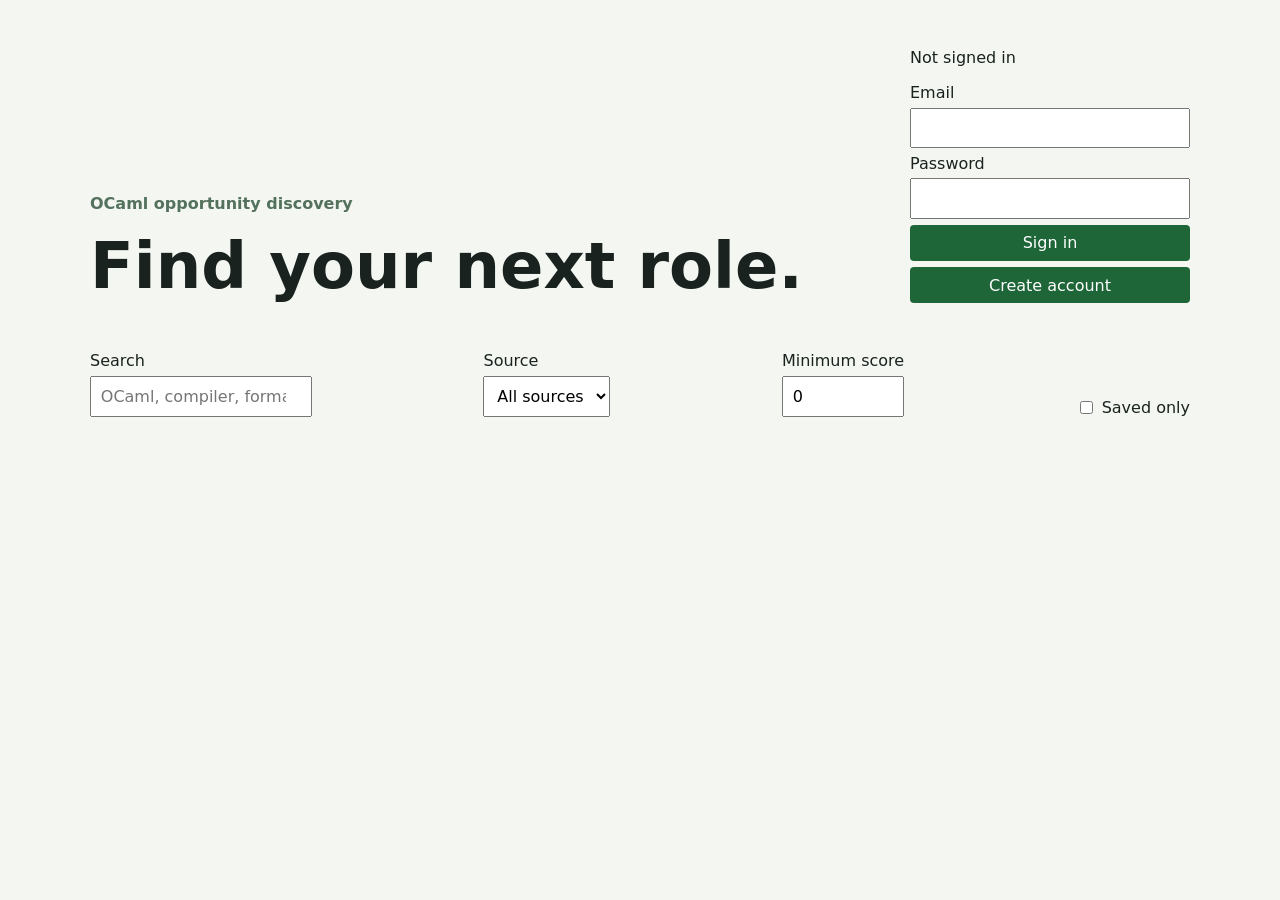
==== web/index.html @ cf4ddcfe "Add Supabase web app foundation" ====
<!doctype html>
<html lang="en">
  <head>
    <meta charset="UTF-8" />
    <meta name="viewport" content="width=device-width, initial-scale=1.0" />
    <title>OCaml Opportunity Agent</title>
    <link rel="stylesheet" href="styles.css" />
  </head>
  <body>
    <header>
      <div>
        <p class="eyebrow">OCaml opportunity discovery</p>
        <h1>Find your next role.</h1>
      </div>
      <div class="auth-panel">
        <p id="auth-status">Not signed in</p>
        <form id="auth-form">
          <label>
            Email
            <input id="email" type="email" autocomplete="email" required />
          </label>
          <label>
            Password
            <input id="password" type="password" autocomplete="current-password" required />
          </label>
          <button type="submit">Sign in</button>
          <button id="sign-up" type="button">Create account</button>
          <button id="sign-out" type="button" hidden>Sign out</button>
        </form>
      </div>
    </header>

    <main>
      <section class="filters" aria-label="Job filters">
        <label>
          Search
          <input id="query" type="search" placeholder="OCaml, compiler, formal methods…" />
        </label>
        <label>
          Source
          <select id="source-filter"><option value="">All sources</option></select>
        </label>
        <label>
          Minimum score
          <input id="score-filter" type="number" min="0" max="100" value="0" />
        </label>
        <label class="saved-filter">
          <input id="saved-filter" type="checkbox" /> Saved only
        </label>
      </section>

      <p id="message" role="status"></p>
      <section id="jobs" aria-live="polite"></section>

      <section id="alerts" hidden>
        <h2>Alert preferences</h2>
        <form id="alert-form">
          <label>
            Minimum score
            <input id="alert-score" type="number" min="0" max="100" value="0" />
          </label>
          <label>
            Frequency
            <select id="alert-frequency">
              <option value="daily">Daily</option>
              <option value="weekly">Weekly</option>
            </select>
          </label>
          <button type="submit">Save preferences</button>
        </form>
      </section>
    </main>

    <script src="config.js"></script>
    <script type="module" src="app.js"></script>
  </body>
</html>
---- web/styles.css ----
:root {
  color: #19221f;
  background: #f4f7f1;
  font-family: system-ui, sans-serif;
}

body {
  max-width: 1100px;
  margin: 0 auto;
  padding: 2rem;
}

header, .filters, #alert-form {
  display: flex;
  gap: 1rem;
  justify-content: space-between;
  align-items: end;
  flex-wrap: wrap;
}

h1 { font-size: clamp(2rem, 7vw, 4rem); margin: 0; }
h2 { margin: 0; font-size: 1.25rem; }
.eyebrow, .score { color: #53715d; font-weight: 700; }
.auth-panel { min-width: 280px; }
form, label { display: grid; gap: 0.35rem; }
input, select, button { font: inherit; padding: 0.55rem; }
button { cursor: pointer; background: #1e6638; color: white; border: 0; border-radius: 4px; }
.filters { margin: 3rem 0 1rem; align-items: end; }
.saved-filter { display: flex; align-items: center; }
#jobs { display: grid; gap: 0.75rem; }
article, #alerts { background: white; border: 1px solid #d8dfd5; border-radius: 8px; padding: 1rem; }
article { display: grid; grid-template-columns: 1fr auto; gap: 0.75rem; }
article p { margin: 0; }
article button { grid-column: 2; grid-row: 1 / span 3; align-self: center; }
#alerts { margin-top: 2rem; }
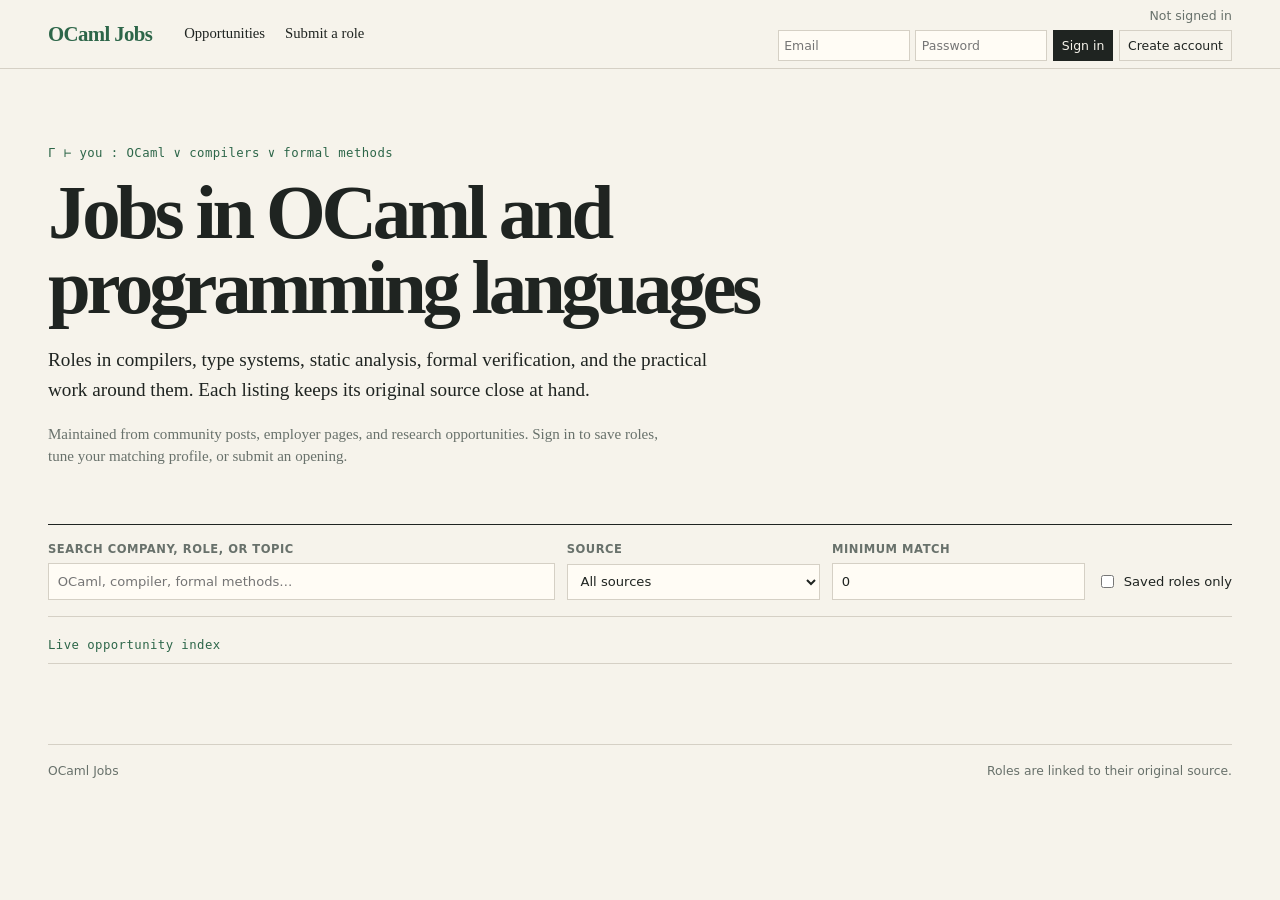
==== commit ab1e09f7: "Redesign opportunity board" ====
--- a/web/index.html
+++ b/web/index.html
@@ -3,57 +3,104 @@
   <head>
     <meta charset="UTF-8" />
     <meta name="viewport" content="width=device-width, initial-scale=1.0" />
-    <title>OCaml Opportunity Agent</title>
+    <meta name="theme-color" content="#f6f3eb" />
+    <title>OCaml Jobs — compilers, languages, and formal methods</title>
     <link rel="stylesheet" href="styles.css" />
   </head>
   <body>
-    <header>
-      <div>
-        <p class="eyebrow">OCaml opportunity discovery</p>
-        <h1>Find your next role.</h1>
-      </div>
-      <div class="auth-panel">
-        <p id="auth-status">Not signed in</p>
-        <form id="auth-form">
-          <label>
-            Email
-            <input id="email" type="email" autocomplete="email" required />
-          </label>
-          <label>
-            Password
-            <input id="password" type="password" autocomplete="current-password" required />
-          </label>
-          <button type="submit">Sign in</button>
-          <button id="sign-up" type="button">Create account</button>
-          <button id="sign-out" type="button" hidden>Sign out</button>
-        </form>
+    <header class="masthead">
+      <div class="topbar">
+        <a class="wordmark" href="#top" aria-label="OCaml Jobs home">OCaml Jobs</a>
+        <nav aria-label="Site links">
+          <a href="#jobs">Opportunities</a>
+          <a href="#submission">Submit a role</a>
+        </nav>
+        <div class="auth-panel">
+          <p id="auth-status">Not signed in</p>
+          <form id="auth-form" class="auth-form">
+            <label class="visually-hidden" for="email">Email</label>
+            <input id="email" type="email" autocomplete="email" placeholder="Email" required />
+            <label class="visually-hidden" for="password">Password</label>
+            <input id="password" type="password" autocomplete="current-password" placeholder="Password" required />
+            <button type="submit">Sign in</button>
+            <button id="sign-up" type="button" class="quiet-button">Create account</button>
+          </form>
+          <button id="sign-out" type="button" class="quiet-button" hidden>Sign out</button>
+        </div>
       </div>
     </header>
 
-    <main>
+    <main id="top" class="site-shell">
+      <section class="hero" aria-labelledby="page-title">
+        <p class="judgement">Γ ⊢ you : OCaml ∨ compilers ∨ formal methods</p>
+        <h1 id="page-title">Jobs in OCaml and programming languages</h1>
+        <p class="lede">
+          Roles in compilers, type systems, static analysis, formal verification,
+          and the practical work around them. Each listing keeps its original source
+          close at hand.
+        </p>
+        <p class="community-note">
+          Maintained from community posts, employer pages, and research opportunities.
+          Sign in to save roles, tune your matching profile, or submit an opening.
+        </p>
+      </section>
+
       <section class="filters" aria-label="Job filters">
-        <label>
-          Search
+        <label class="search-field">
+          <span>Search company, role, or topic</span>
           <input id="query" type="search" placeholder="OCaml, compiler, formal methods…" />
         </label>
         <label>
-          Source
+          <span>Source</span>
           <select id="source-filter"><option value="">All sources</option></select>
         </label>
         <label>
-          Minimum score
+          <span>Minimum match</span>
           <input id="score-filter" type="number" min="0" max="100" value="0" />
         </label>
         <label class="saved-filter">
-          <input id="saved-filter" type="checkbox" /> Saved only
+          <input id="saved-filter" type="checkbox" />
+          Saved roles only
         </label>
       </section>
 
-      <p id="message" role="status"></p>
+      <div class="feed-heading">
+        <p class="section-kicker">Live opportunity index</p>
+        <p id="message" role="status"></p>
+      </div>
       <section id="jobs" aria-live="polite"></section>
 
-      <section id="alerts" hidden>
-        <h2>Alert preferences</h2>
+      <section id="profile" class="account-section" hidden>
+        <p class="section-kicker">Personal matching</p>
+        <h2>Tell the index what matters to you</h2>
+        <form id="profile-form">
+          <label>
+            Skills, separated by commas
+            <input id="profile-skills" placeholder="OCaml, compiler, formal methods" />
+          </label>
+          <label>
+            Preferred locations, separated by commas
+            <input id="profile-locations" placeholder="Remote, Paris, London" />
+          </label>
+          <label>
+            Work preference
+            <select id="profile-remote">
+              <option value="any">Any</option>
+              <option value="remote">Remote</option>
+              <option value="onsite">On-site</option>
+            </select>
+          </label>
+          <label>
+            Personal minimum score
+            <input id="profile-score" type="number" min="0" max="100" value="0" />
+          </label>
+          <button type="submit">Save profile</button>
+        </form>
+      </section>
+
+      <section id="alerts" class="account-section" hidden>
+        <p class="section-kicker">Alerts</p>
+        <h2>Get only the roles worth your attention</h2>
         <form id="alert-form">
           <label>
             Minimum score
@@ -69,7 +116,50 @@
           <button type="submit">Save preferences</button>
         </form>
       </section>
+
+      <section id="submission" class="account-section" hidden>
+        <p class="section-kicker">Community contribution</p>
+        <h2>Submit an employer opportunity</h2>
+        <p>Every submission is reviewed before it appears in the public index.</p>
+        <form id="submission-form">
+          <label>
+            Role title
+            <input id="submission-title" required />
+          </label>
+          <label>
+            Company
+            <input id="submission-company" required />
+          </label>
+          <label>
+            Application URL
+            <input id="submission-url" type="url" required />
+          </label>
+          <label>
+            Location
+            <input id="submission-location" />
+          </label>
+          <label class="wide-field">
+            Description
+            <textarea id="submission-description" rows="4"></textarea>
+          </label>
+          <button type="submit">Submit for review</button>
+        </form>
+      </section>
+
+      <section id="admin" class="account-section" hidden>
+        <p class="section-kicker">Administration</p>
+        <h2>Review queue and source health</h2>
+        <h3>Pending employer submissions</h3>
+        <div id="pending-submissions"></div>
+        <h3>Source health</h3>
+        <div id="source-health"></div>
+      </section>
     </main>
+
+    <footer>
+      <span>OCaml Jobs</span>
+      <span>Roles are linked to their original source.</span>
+    </footer>
 
     <script src="config.js"></script>
     <script type="module" src="app.js"></script>
--- a/web/styles.css
+++ b/web/styles.css
@@ -1,35 +1,207 @@
 :root {
-  color: #19221f;
-  background: #f4f7f1;
+  --paper: #f6f3eb;
+  --paper-deep: #ece7db;
+  --ink: #1f2421;
+  --muted: #68716b;
+  --line: #d5d0c5;
+  --accent: #2d6649;
+  --accent-pale: #e2eee5;
+  --signal: #a54d31;
+  color: var(--ink);
+  background: var(--paper);
+  font-family: Georgia, "Times New Roman", serif;
+  font-size: 16px;
+  line-height: 1.45;
+}
+
+* { box-sizing: border-box; }
+
+body { margin: 0; }
+
+a {
+  color: inherit;
+  text-decoration-color: #9ca69f;
+  text-underline-offset: 0.16em;
+}
+
+a:hover { color: var(--accent); }
+
+button, input, select, textarea { font: inherit; }
+
+button {
+  border: 1px solid var(--ink);
+  border-radius: 0;
+  background: var(--ink);
+  color: var(--paper);
+  cursor: pointer;
+  padding: 0.45rem 0.7rem;
+}
+
+button:hover { background: var(--accent); border-color: var(--accent); }
+button:disabled { cursor: not-allowed; opacity: 0.45; }
+
+input, select, textarea {
+  width: 100%;
+  border: 1px solid var(--line);
+  border-radius: 0;
+  background: #fffcf5;
+  color: var(--ink);
+  padding: 0.5rem 0.55rem;
+}
+
+input:focus, select:focus, textarea:focus {
+  outline: 2px solid #8ab399;
+  outline-offset: 1px;
+}
+
+.masthead { border-bottom: 1px solid var(--line); }
+
+.topbar, .site-shell, footer {
+  width: min(100% - 2.5rem, 74rem);
+  margin: 0 auto;
+}
+
+.topbar {
+  min-height: 4.25rem;
+  display: grid;
+  grid-template-columns: auto 1fr auto;
+  gap: 2rem;
+  align-items: center;
+}
+
+.wordmark {
+  color: var(--accent);
+  font-size: 1.3rem;
+  font-weight: 700;
+  letter-spacing: -0.03em;
+  text-decoration: none;
+}
+
+nav { display: flex; gap: 1.25rem; font-size: 0.92rem; }
+nav a { text-decoration: none; }
+
+.auth-panel { justify-self: end; font-family: system-ui, sans-serif; font-size: 0.78rem; }
+.auth-panel > p { margin: 0 0 0.35rem; text-align: right; color: var(--muted); }
+.auth-form { display: flex; gap: 0.35rem; align-items: center; }
+.auth-form input { width: 8.25rem; padding: 0.35rem; }
+.auth-form button, .quiet-button { padding: 0.35rem 0.5rem; font-size: 0.78rem; }
+.quiet-button { background: transparent; color: var(--ink); border-color: var(--line); }
+
+.site-shell { padding: 4.75rem 0 5rem; }
+
+.hero { max-width: 49rem; margin-bottom: 3.5rem; }
+.judgement, .section-kicker {
+  margin: 0 0 0.75rem;
+  color: var(--accent);
+  font-family: ui-monospace, SFMono-Regular, Menlo, monospace;
+  font-size: 0.77rem;
+  letter-spacing: 0.035em;
+}
+
+h1, h2, h3, p { margin-top: 0; }
+h1 { max-width: 46rem; font-size: clamp(2.45rem, 6vw, 5rem); line-height: 0.98; letter-spacing: -0.055em; margin-bottom: 1.25rem; }
+h2 { font-size: 1.45rem; line-height: 1.1; letter-spacing: -0.025em; }
+h3 { font-size: 0.92rem; margin: 2.5rem 0 0.75rem; text-transform: uppercase; letter-spacing: 0.05em; }
+.lede { max-width: 43rem; font-size: 1.2rem; line-height: 1.55; }
+.community-note { max-width: 39rem; color: var(--muted); font-size: 0.94rem; }
+
+.filters {
+  display: grid;
+  grid-template-columns: minmax(15rem, 2fr) repeat(2, minmax(8rem, 1fr)) auto;
+  gap: 0.75rem;
+  padding: 1rem 0;
+  border-top: 1px solid var(--ink);
+  border-bottom: 1px solid var(--line);
   font-family: system-ui, sans-serif;
-}
-
-body {
-  max-width: 1100px;
-  margin: 0 auto;
-  padding: 2rem;
-}
-
-header, .filters, #alert-form {
+  font-size: 0.82rem;
+}
+
+.filters label, .account-section label { display: grid; gap: 0.33rem; }
+.filters label > span { color: var(--muted); font-size: 0.72rem; font-weight: 700; text-transform: uppercase; letter-spacing: 0.045em; }
+.saved-filter { display: flex !important; gap: 0.4rem !important; align-items: center; align-self: end; padding: 0.55rem 0; white-space: nowrap; }
+.saved-filter input { width: auto; }
+
+.feed-heading {
   display: flex;
+  justify-content: space-between;
   gap: 1rem;
+  align-items: baseline;
+  padding: 1.3rem 0 0.5rem;
+}
+.feed-heading p { margin: 0; }
+#message { color: var(--muted); font-family: system-ui, sans-serif; font-size: 0.8rem; }
+
+#jobs { border-top: 1px solid var(--line); }
+
+.job-card {
+  display: grid;
+  grid-template-columns: minmax(0, 1fr) auto;
+  gap: 0.35rem 2rem;
+  padding: 1.5rem 0;
+  border-bottom: 1px solid var(--line);
+}
+
+.job-company { color: var(--accent); font-family: system-ui, sans-serif; font-size: 0.8rem; font-weight: 700; }
+.job-card h2 { margin: 0; font-size: clamp(1.2rem, 2.5vw, 1.7rem); }
+.job-card h2 a { text-decoration-thickness: 1px; }
+.job-meta { margin: 0.2rem 0; color: var(--muted); font-family: system-ui, sans-serif; font-size: 0.86rem; }
+.job-tags { display: flex; flex-wrap: wrap; gap: 0.35rem; margin: 0.65rem 0; }
+.job-tags span { border: 1px solid #b9c7b7; color: #376045; padding: 0.12rem 0.38rem; font-family: ui-monospace, SFMono-Regular, Menlo, monospace; font-size: 0.71rem; }
+.score { margin: 0; color: var(--accent); font-family: ui-monospace, SFMono-Regular, Menlo, monospace; font-size: 0.78rem; }
+.explanation { grid-column: 1; margin: 0; color: var(--muted); font-size: 0.86rem; }
+.job-actions { grid-column: 1 / -1; display: flex; flex-wrap: wrap; gap: 0.45rem; align-items: center; margin-top: 0.45rem; }
+.job-actions button, .job-actions select { width: auto; padding: 0.32rem 0.5rem; font-family: system-ui, sans-serif; font-size: 0.77rem; }
+.job-actions button:nth-child(3) { color: var(--signal); background: transparent; border-color: #d8b2a6; }
+
+.account-section {
+  margin-top: 4rem;
+  max-width: 55rem;
+  padding: 1.5rem;
+  border: 1px solid var(--line);
+  background: #f0ede4;
+}
+.account-section > p:not(.section-kicker) { color: var(--muted); }
+.account-section form { display: grid; grid-template-columns: repeat(2, minmax(0, 1fr)); gap: 1rem; font-family: system-ui, sans-serif; font-size: 0.86rem; }
+.account-section .wide-field { grid-column: 1 / -1; }
+.account-section form button { width: fit-content; }
+.admin-row { display: flex; flex-wrap: wrap; align-items: center; gap: 0.5rem; border-top: 1px solid var(--line); padding: 0.8rem 0; font-family: system-ui, sans-serif; font-size: 0.84rem; }
+
+footer {
+  display: flex;
   justify-content: space-between;
-  align-items: end;
-  flex-wrap: wrap;
-}
-
-h1 { font-size: clamp(2rem, 7vw, 4rem); margin: 0; }
-h2 { margin: 0; font-size: 1.25rem; }
-.eyebrow, .score { color: #53715d; font-weight: 700; }
-.auth-panel { min-width: 280px; }
-form, label { display: grid; gap: 0.35rem; }
-input, select, button { font: inherit; padding: 0.55rem; }
-button { cursor: pointer; background: #1e6638; color: white; border: 0; border-radius: 4px; }
-.filters { margin: 3rem 0 1rem; align-items: end; }
-.saved-filter { display: flex; align-items: center; }
-#jobs { display: grid; gap: 0.75rem; }
-article, #alerts { background: white; border: 1px solid #d8dfd5; border-radius: 8px; padding: 1rem; }
-article { display: grid; grid-template-columns: 1fr auto; gap: 0.75rem; }
-article p { margin: 0; }
-article button { grid-column: 2; grid-row: 1 / span 3; align-self: center; }
-#alerts { margin-top: 2rem; }
+  gap: 1rem;
+  border-top: 1px solid var(--line);
+  padding: 1.1rem 0 2rem;
+  color: var(--muted);
+  font-family: system-ui, sans-serif;
+  font-size: 0.77rem;
+}
+
+.visually-hidden {
+  position: absolute;
+  width: 1px;
+  height: 1px;
+  padding: 0;
+  margin: -1px;
+  overflow: hidden;
+  clip: rect(0, 0, 0, 0);
+  white-space: nowrap;
+  border: 0;
+}
+
+@media (max-width: 760px) {
+  .topbar { grid-template-columns: 1fr auto; gap: 0.75rem; padding: 0.75rem 0; }
+  nav { grid-column: 1 / -1; grid-row: 2; }
+  .auth-panel { grid-column: 1 / -1; grid-row: 3; justify-self: stretch; }
+  .auth-panel > p { text-align: left; }
+  .auth-form { flex-wrap: wrap; }
+  .auth-form input { flex: 1 1 9rem; }
+  .site-shell { padding-top: 3.25rem; }
+  .filters { grid-template-columns: 1fr 1fr; }
+  .search-field { grid-column: 1 / -1; }
+  .job-card { grid-template-columns: 1fr; }
+  .explanation { grid-column: 1; }
+  .account-section form { grid-template-columns: 1fr; }
+  .account-section .wide-field { grid-column: auto; }
+  footer { display: grid; }
+}
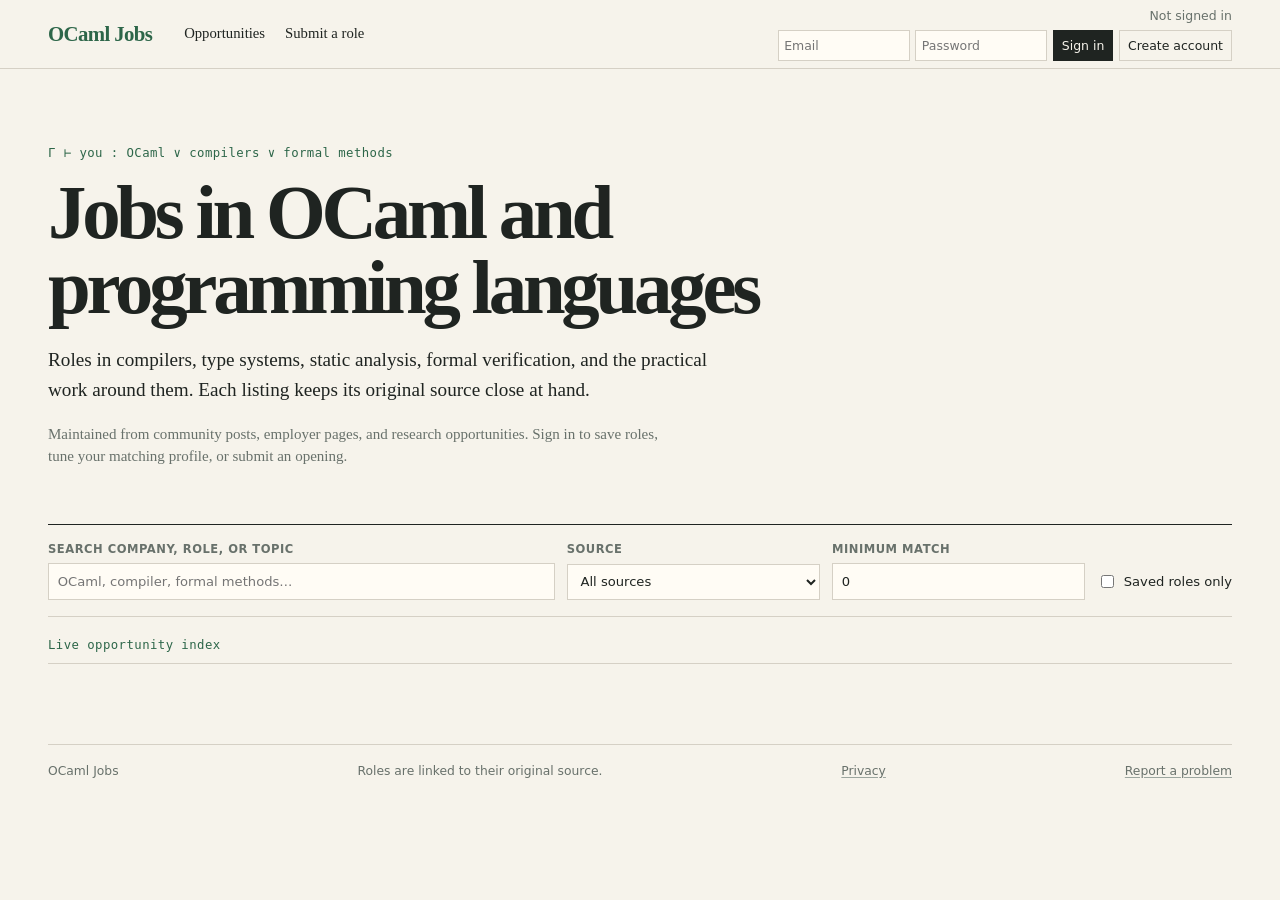
==== commit e3f22ee5: "Harden collection and web operations" ====
--- a/web/index.html
+++ b/web/index.html
@@ -159,6 +159,8 @@
     <footer>
       <span>OCaml Jobs</span>
       <span>Roles are linked to their original source.</span>
+      <a href="privacy.html">Privacy</a>
+      <a href="https://github.com/adithn875/ocaml-opportunity-agent/issues">Report a problem</a>
     </footer>
 
     <script src="config.js"></script>
--- a/web/styles.css
+++ b/web/styles.css
@@ -160,6 +160,10 @@
   border: 1px solid var(--line);
   background: #f0ede4;
 }
+.policy-page { max-width: 50rem; }
+.policy-page .wordmark { display: inline-block; margin-bottom: 4rem; }
+.policy-page h1 { font-size: clamp(2.2rem, 5vw, 4rem); }
+.policy-page h2 { margin-top: 2.25rem; }
 .account-section > p:not(.section-kicker) { color: var(--muted); }
 .account-section form { display: grid; grid-template-columns: repeat(2, minmax(0, 1fr)); gap: 1rem; font-family: system-ui, sans-serif; font-size: 0.86rem; }
 .account-section .wide-field { grid-column: 1 / -1; }
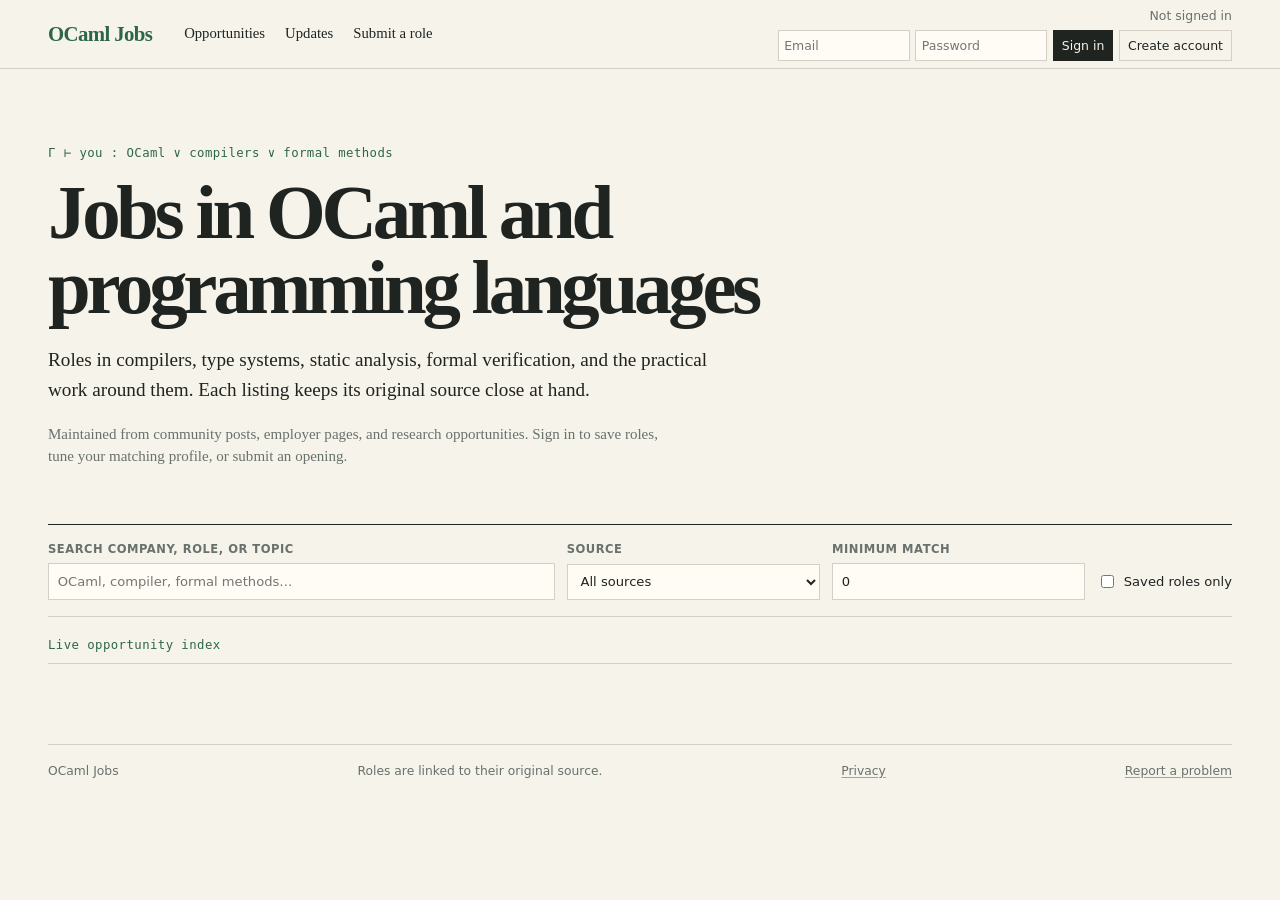
==== commit f885a7d7: "Add in-app inbox and browser push" ====
--- a/web/index.html
+++ b/web/index.html
@@ -13,6 +13,7 @@
         <a class="wordmark" href="#top" aria-label="OCaml Jobs home">OCaml Jobs</a>
         <nav aria-label="Site links">
           <a href="#jobs">Opportunities</a>
+          <a href="#notifications">Updates</a>
           <a href="#submission">Submit a role</a>
         </nav>
         <div class="auth-panel">
@@ -70,6 +71,17 @@
       </div>
       <section id="jobs" aria-live="polite"></section>
 
+      <section id="notifications" class="account-section" hidden>
+        <p class="section-kicker">Your updates</p>
+        <h2>New roles matched to your profile</h2>
+        <p id="notification-summary">No unread updates.</p>
+        <div id="notification-list"></div>
+        <div class="push-controls">
+          <button id="enable-push" type="button">Enable browser notifications</button>
+          <p id="push-status">Browser notifications are optional.</p>
+        </div>
+      </section>
+
       <section id="profile" class="account-section" hidden>
         <p class="section-kicker">Personal matching</p>
         <h2>Tell the index what matters to you</h2>
@@ -115,6 +127,12 @@
           </label>
           <button type="submit">Save preferences</button>
         </form>
+        <div class="telegram-alerts">
+          <h3>Telegram delivery</h3>
+          <p id="telegram-status">Connect Telegram to receive new matched roles.</p>
+          <button id="connect-telegram" type="button">Connect Telegram</button>
+          <button id="disconnect-telegram" type="button" class="quiet-button" hidden>Disconnect</button>
+        </div>
       </section>
 
       <section id="submission" class="account-section" hidden>
--- a/web/styles.css
+++ b/web/styles.css
@@ -166,6 +166,14 @@
 .policy-page h2 { margin-top: 2.25rem; }
 .account-section > p:not(.section-kicker) { color: var(--muted); }
 .account-section form { display: grid; grid-template-columns: repeat(2, minmax(0, 1fr)); gap: 1rem; font-family: system-ui, sans-serif; font-size: 0.86rem; }
+.telegram-alerts { margin-top: 2rem; font-family: system-ui, sans-serif; font-size: 0.86rem; }
+.telegram-alerts h3 { margin-top: 0; }
+.telegram-alerts button + button { margin-left: 0.5rem; }
+.notification-row { border-top: 1px solid var(--line); padding: 0.85rem 0; font-family: system-ui, sans-serif; font-size: 0.88rem; }
+.notification-row p { margin: 0.25rem 0 0.6rem; color: var(--muted); }
+.notification-row button { font-size: 0.78rem; }
+.push-controls { margin-top: 1.5rem; font-family: system-ui, sans-serif; font-size: 0.86rem; }
+.push-controls p { margin: 0.5rem 0 0; color: var(--muted); }
 .account-section .wide-field { grid-column: 1 / -1; }
 .account-section form button { width: fit-content; }
 .admin-row { display: flex; flex-wrap: wrap; align-items: center; gap: 0.5rem; border-top: 1px solid var(--line); padding: 0.8rem 0; font-family: system-ui, sans-serif; font-size: 0.84rem; }
